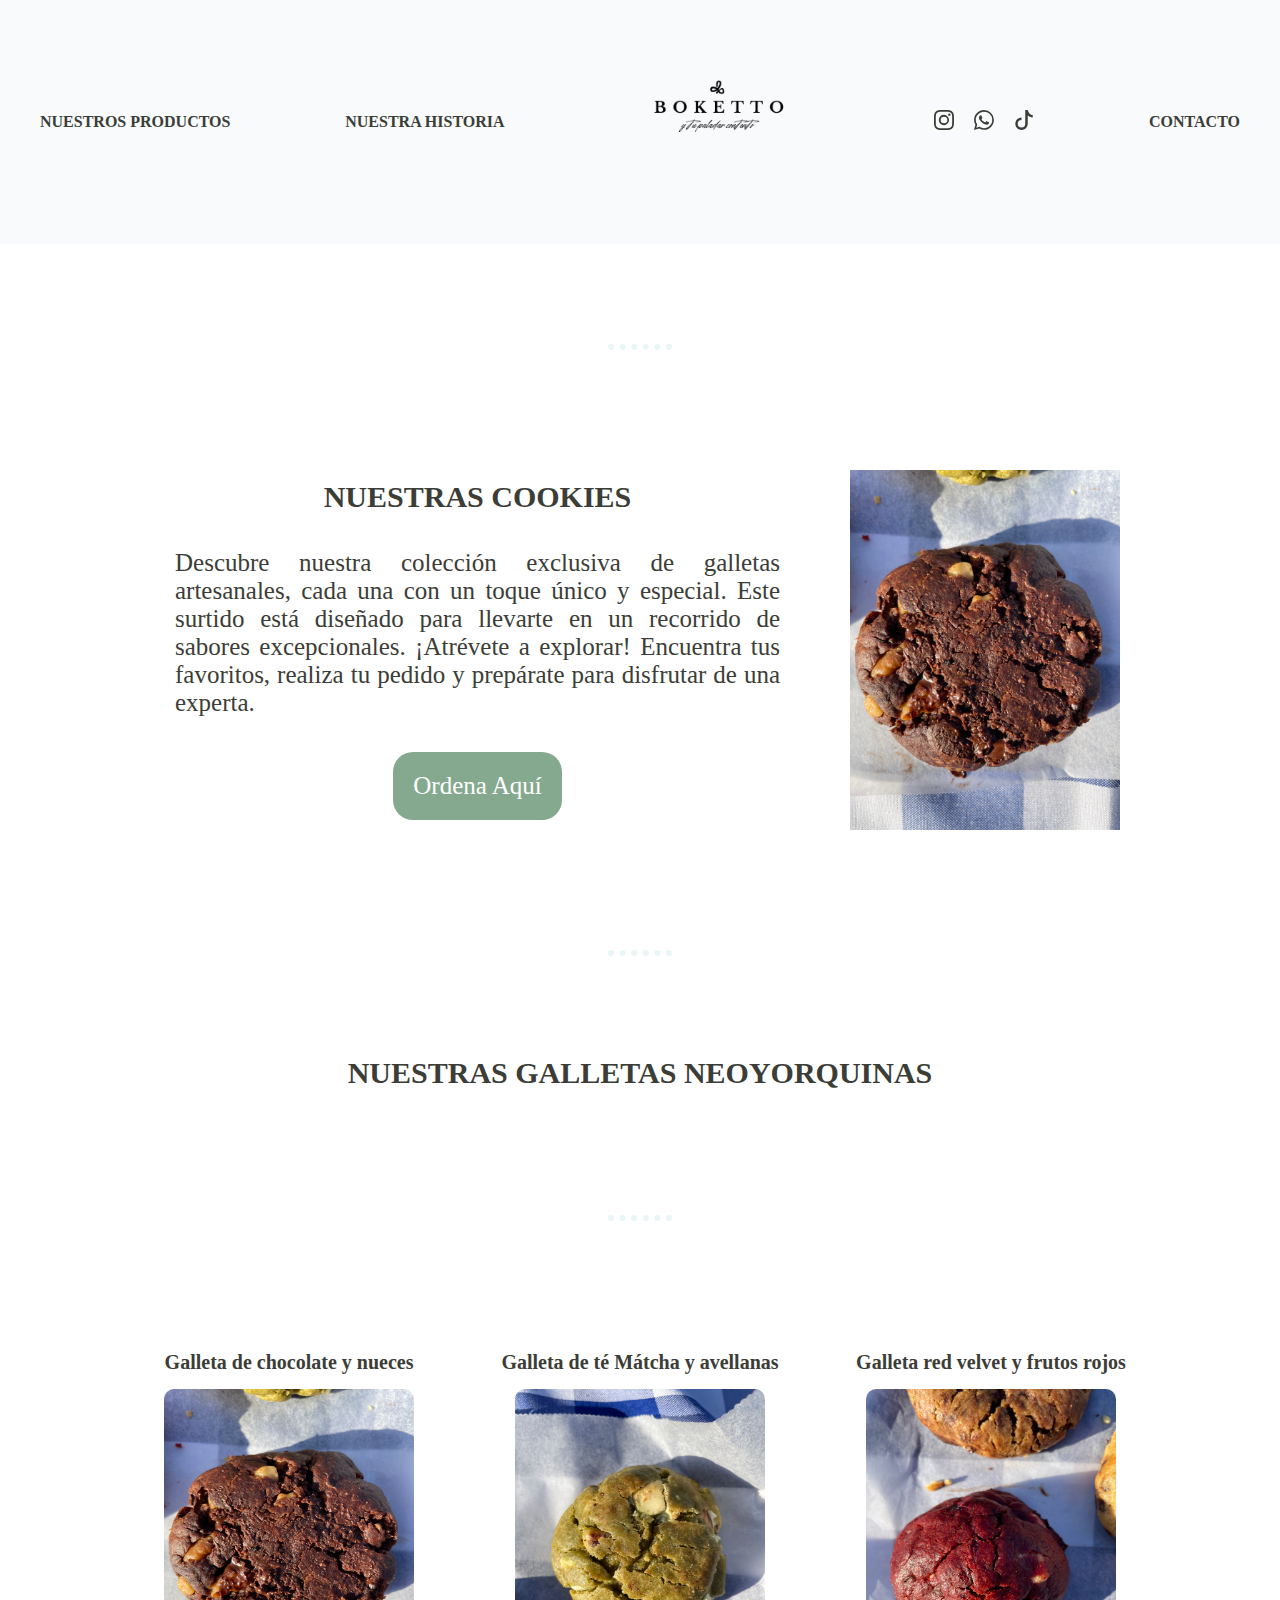
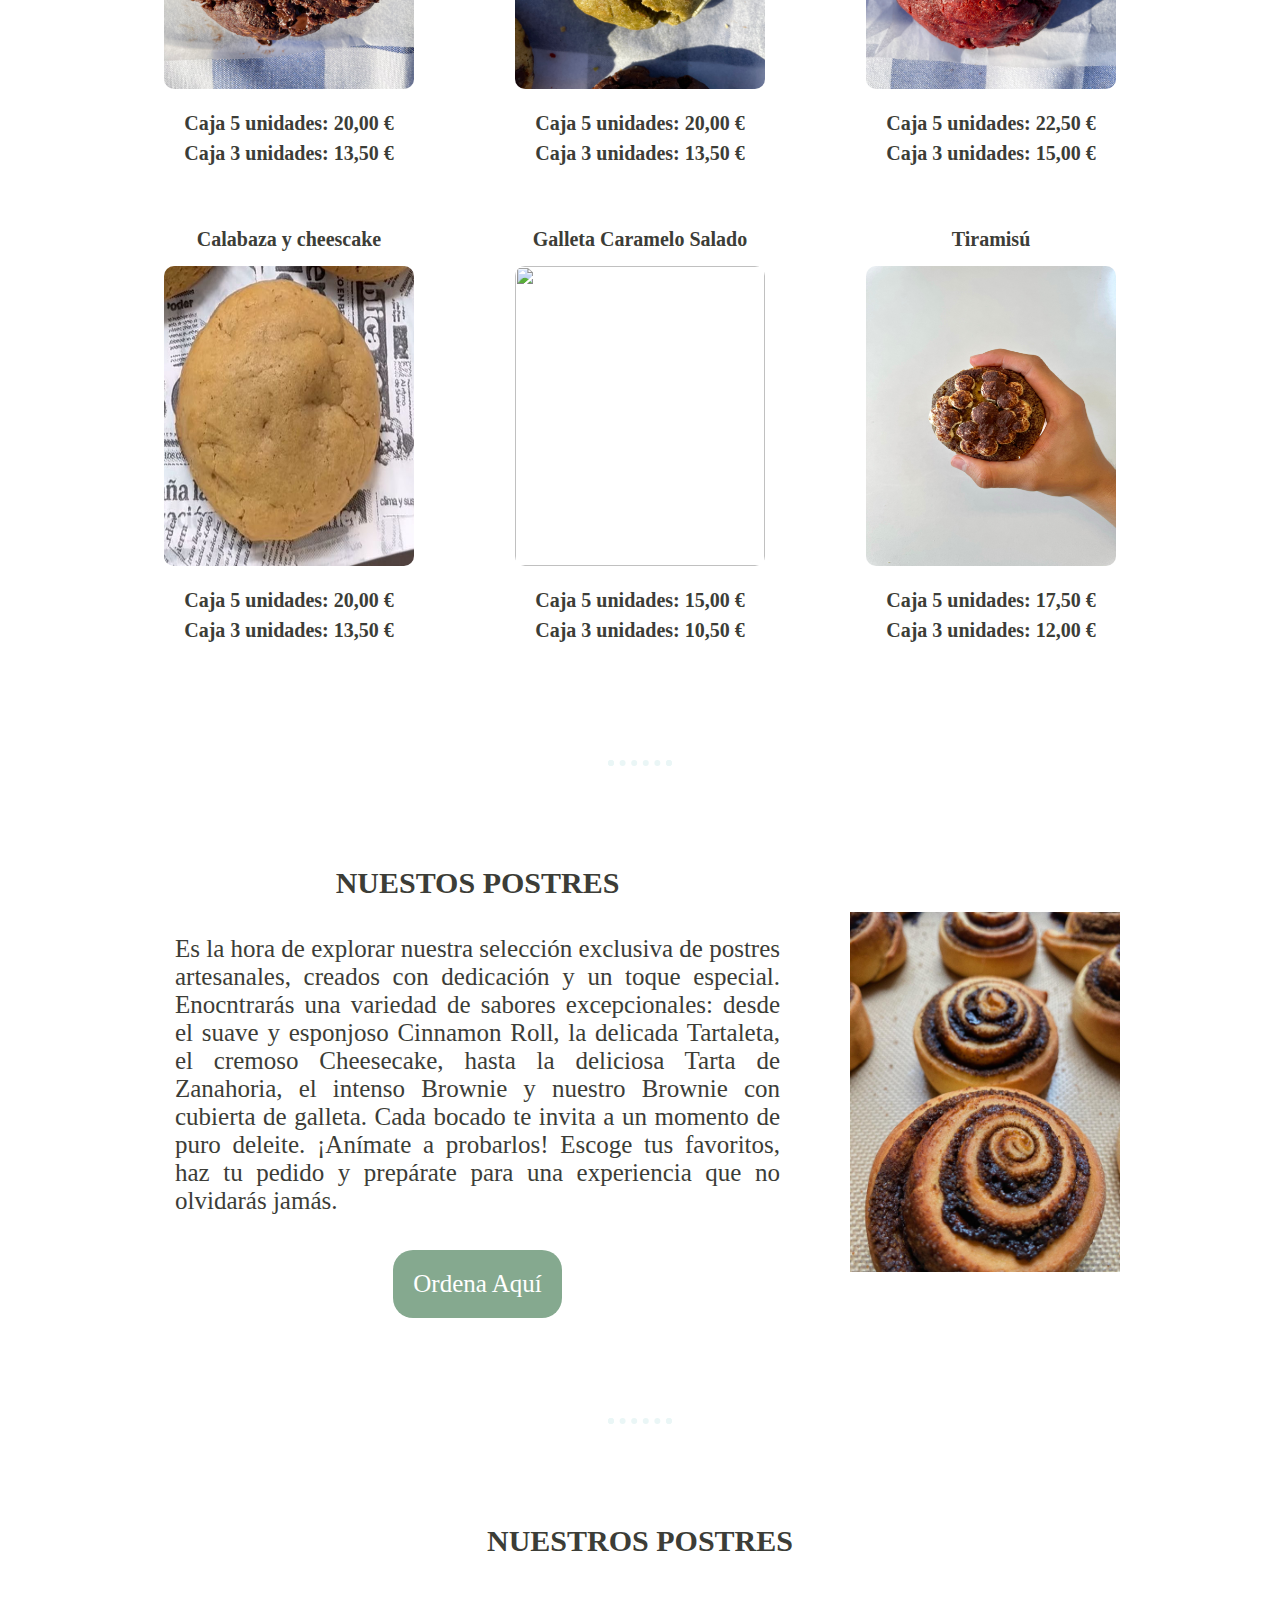
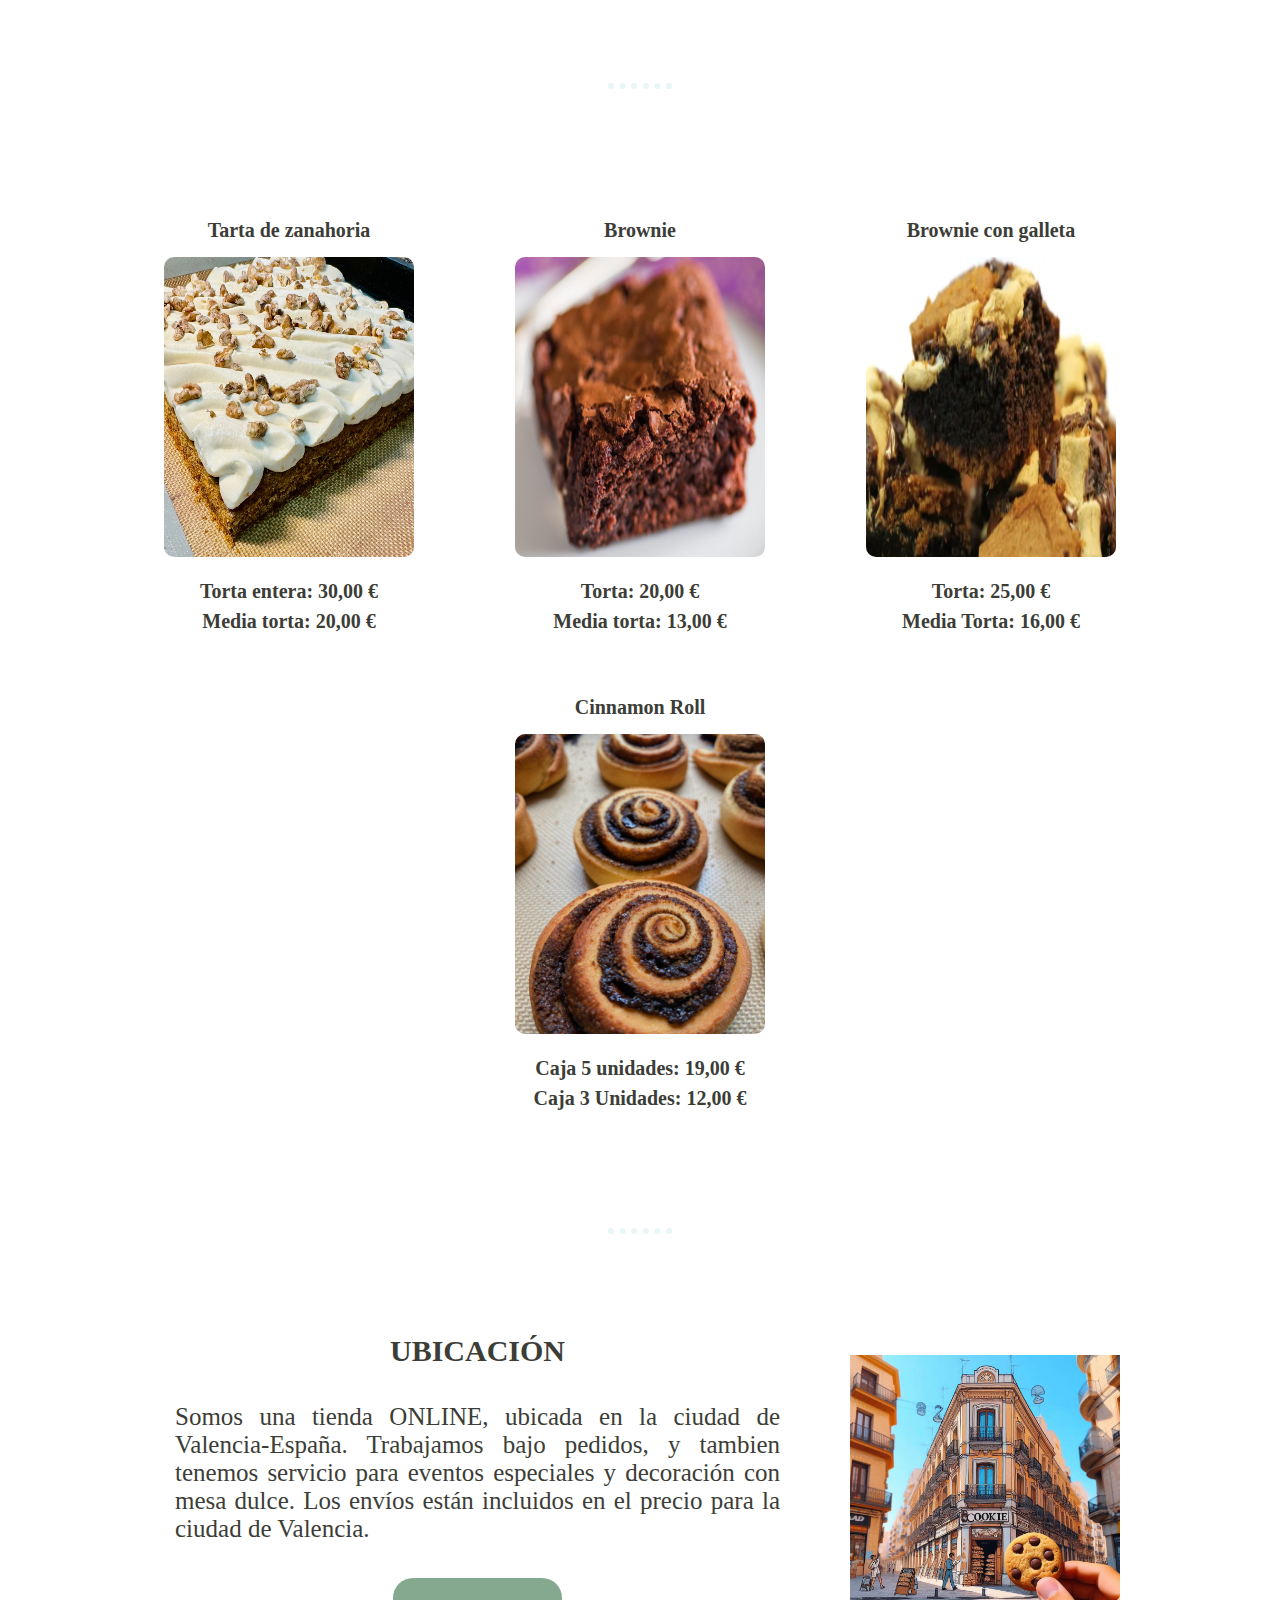
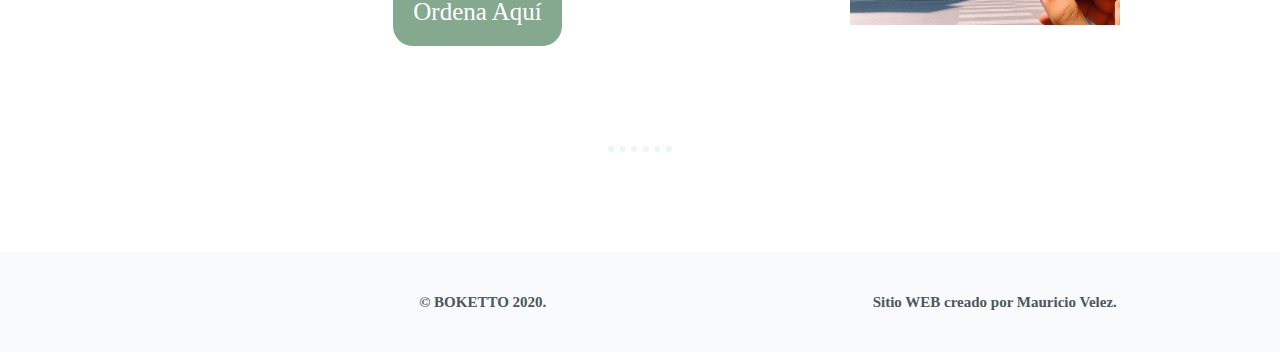
==== index.html @ 1fd858b1 "Add files via upload" ====
<!DOCTYPE html>
<html lang="en">
<head>
    <meta charset="UTF-8">
    <meta name="viewport" content="width=device-width, initial-scale=1.0">
    <link rel="stylesheet" href="./style.css">
    <title>Boketto</title>
</head>
<body>
    <section id="navbar">
        <div class="navbar">
            <div class="products"> <a href="#products">NUESTROS PRODUCTOS</a></div>
            <div class="about-us"> <a href="about-us.html">NUESTRA HISTORIA</a></div>
            <div class="logo-container"><img src="./images/LOGO-BOKETTO.png"></div>
            <div class="social-media">
            <a href="https://www.instagram.com/boketto.vlc21/?igsh=MTBybXRoMWdjdmkxOA%3D%3D"><svg xmlns="http://www.w3.org/2000/svg" width="20" height="20" fill="currentColor" class="bi bi-instagram" viewBox="0 0 16 16">
            <path d="M8 0C5.829 0 5.556.01 4.703.048 3.85.088 3.269.222 2.76.42a3.9 3.9 0 0 0-1.417.923A3.9 3.9 0 0 0 .42 2.76C.222 3.268.087 3.85.048 4.7.01 5.555 0 5.827 0 8.001c0 2.172.01 2.444.048 3.297.04.852.174 1.433.372 1.942.205.526.478.972.923 1.417.444.445.89.719 1.416.923.51.198 1.09.333 1.942.372C5.555 15.99 5.827 16 8 16s2.444-.01 3.298-.048c.851-.04 1.434-.174 1.943-.372a3.9 3.9 0 0 0 1.416-.923c.445-.445.718-.891.923-1.417.197-.509.332-1.09.372-1.942C15.99 10.445 16 10.173 16 8s-.01-2.445-.048-3.299c-.04-.851-.175-1.433-.372-1.941a3.9 3.9 0 0 0-.923-1.417A3.9 3.9 0 0 0 13.24.42c-.51-.198-1.092-.333-1.943-.372C10.443.01 10.172 0 7.998 0zm-.717 1.442h.718c2.136 0 2.389.007 3.232.046.78.035 1.204.166 1.486.275.373.145.64.319.92.599s.453.546.598.92c.11.281.24.705.275 1.485.039.843.047 1.096.047 3.231s-.008 2.389-.047 3.232c-.035.78-.166 1.203-.275 1.485a2.5 2.5 0 0 1-.599.919c-.28.28-.546.453-.92.598-.28.11-.704.24-1.485.276-.843.038-1.096.047-3.232.047s-2.39-.009-3.233-.047c-.78-.036-1.203-.166-1.485-.276a2.5 2.5 0 0 1-.92-.598 2.5 2.5 0 0 1-.6-.92c-.109-.281-.24-.705-.275-1.485-.038-.843-.046-1.096-.046-3.233s.008-2.388.046-3.231c.036-.78.166-1.204.276-1.486.145-.373.319-.64.599-.92s.546-.453.92-.598c.282-.11.705-.24 1.485-.276.738-.034 1.024-.044 2.515-.045zm4.988 1.328a.96.96 0 1 0 0 1.92.96.96 0 0 0 0-1.92m-4.27 1.122a4.109 4.109 0 1 0 0 8.217 4.109 4.109 0 0 0 0-8.217m0 1.441a2.667 2.667 0 1 1 0 5.334 2.667 2.667 0 0 1 0-5.334"/>
            </svg></a>
            <a href="https://api.whatsapp.com/send?phone=34604923742&text=Amo%20las%20galletas%20y%20las%20vuestras%20se%20ven%20de%20todo%20mi%20gusto%2C%20me%20encantar%C3%ADa%20probarlas.%20%0A%0A¿Cómo%20puedo%20hacer%20mi%20pedido%3F"><svg xmlns="http://www.w3.org/2000/svg" width="20" height="20" fill="currentColor" class="bi bi-whatsapp" viewBox="0 0 16 16">
            <path d="M13.601 2.326A7.85 7.85 0 0 0 7.994 0C3.627 0 .068 3.558.064 7.926c0 1.399.366 2.76 1.057 3.965L0 16l4.204-1.102a7.9 7.9 0 0 0 3.79.965h.004c4.368 0 7.926-3.558 7.93-7.93A7.9 7.9 0 0 0 13.6 2.326zM7.994 14.521a6.6 6.6 0 0 1-3.356-.92l-.24-.144-2.494.654.666-2.433-.156-.251a6.56 6.56 0 0 1-1.007-3.505c0-3.626 2.957-6.584 6.591-6.584a6.56 6.56 0 0 1 4.66 1.931 6.56 6.56 0 0 1 1.928 4.66c-.004 3.639-2.961 6.592-6.592 6.592m3.615-4.934c-.197-.099-1.17-.578-1.353-.646-.182-.065-.315-.099-.445.099-.133.197-.513.646-.627.775-.114.133-.232.148-.43.05-.197-.1-.836-.308-1.592-.985-.59-.525-.985-1.175-1.103-1.372-.114-.198-.011-.304.088-.403.087-.088.197-.232.296-.346.1-.114.133-.198.198-.33.065-.134.034-.248-.015-.347-.05-.099-.445-1.076-.612-1.47-.16-.389-.323-.335-.445-.34-.114-.007-.247-.007-.38-.007a.73.73 0 0 0-.529.247c-.182.198-.691.677-.691 1.654s.71 1.916.81 2.049c.098.133 1.394 2.132 3.383 2.992.47.205.84.326 1.129.418.475.152.904.129 1.246.08.38-.058 1.171-.48 1.338-.943.164-.464.164-.86.114-.943-.049-.084-.182-.133-.38-.232"/>
            </svg></a>
            <a href="https://www.tiktok.com/@boketto.valencia?_t=8qx4NJPShtJ&_r=1"><svg xmlns="http://www.w3.org/2000/svg" width="20" height="20" fill="currentColor" class="bi bi-tiktok" viewBox="0 0 16 16">
            <path d="M9 0h1.98c.144.715.54 1.617 1.235 2.512C12.895 3.389 13.797 4 15 4v2c-1.753 0-3.07-.814-4-1.829V11a5 5 0 1 1-5-5v2a3 3 0 1 0 3 3z"/>
            </svg></a>
            </div>
            <div class="contact"><a href="contact.html">CONTACTO</a></div>
        </div>
        
    </section>
    <hr>
    <section id="carrousel">
        <div class="carrousel">
            <div class="description">
                <h1>NUESTRAS COOKIES</h1>
                <p>Descubre nuestra colección exclusiva de galletas artesanales, cada una con un toque único y especial.
                   Este surtido está diseñado para llevarte en un recorrido de sabores excepcionales.
                   ¡Atrévete a explorar! Encuentra tus favoritos, realiza tu pedido y prepárate para disfrutar de una experta.</p>
                <button class="button"><a href="https://api.whatsapp.com/send?phone=34604923742&text=Amo%20las%20galletas%20y%20las%20vuestras%20se%20ven%20de%20todo%20mi%20gusto%2C%20me%20encantar%C3%ADa%20probarlas.%20%0A%0A¿Cómo%20puedo%20hacer%20mi%20pedido%3F">Ordena Aquí</a></button>  
            </div>
            <div class="description-img">
                <img src="images/IMG_6706.jpg">
                <img src="images/IMG_6707.jpg">
                <img src="images/IMG_6710.jpg">
                <img src="images/IMG_6709.jpg">
            </div>
        </div>
        
    </section>
    <hr>
    <section id="products">
        <h1>NUESTRAS GALLETAS NEOYORQUINAS</h1>
        <hr>
        <div class="card-container">
            <div class="card">
                <h2>Galleta de chocolate y nueces</h2>
                <img src="images/IMG_6706.jpg">
                <p>Caja 5 unidades: 20,00 €<br>
                   Caja 3 unidades: 13,50 €
                </p>
            </div>
            <div class="card">
                <h2>Galleta de té Mátcha y avellanas</h2>
                <img src="images/IMG_6707.jpg">
                <p>Caja 5 unidades: 20,00 €<br>
                   Caja 3 unidades: 13,50 €
                </p>
            </div>
            <div class="card">
                <h2>Galleta red velvet y frutos rojos</h2>
                <img src="images/IMG_6710.jpg">
                <p>Caja 5 unidades: 22,50 €<br>
                    Caja 3 unidades: 15,00 €
                 </p>
            </div>
            <div class="card">
                <h2>Calabaza y cheescake</h2>
                <img src="images/calabaza.jpg">
                <p>Caja 5 unidades: 20,00 €<br>
                    Caja 3 unidades: 13,50 €
                 </p>
            </div>
            <div class="card">
                <h2>Galleta Caramelo Salado</h2>
                <img src="images/IMG_6709.jpg">
                <p>Caja 5 unidades: 15,00 €<br>
                    Caja 3 unidades: 10,50 €
                 </p>
            </div>
            <div class="card">
                <h2>Tiramisú</h2>
                <img src="images/tiramisu.jpg">
                <p>Caja 5 unidades: 17,50 €<br>
                    Caja 3 unidades: 12,00 €
                 </p>
            </div>
        </div>
    </section>

    <hr>
    <section id="carrousel-postres">
        <div class="carrousel">
            <div class="description">
                <h1>NUESTOS POSTRES</h1>
                <p>Es la hora de explorar nuestra selección exclusiva de postres artesanales, creados con dedicación y un toque especial.
                    Enocntrarás una variedad de sabores excepcionales: desde el suave y esponjoso Cinnamon Roll, la delicada Tartaleta, el cremoso Cheesecake, hasta la deliciosa Tarta de Zanahoria, el intenso Brownie y nuestro Brownie con cubierta de galleta. 
                    Cada bocado te invita a un momento de puro deleite. ¡Anímate a probarlos! Escoge tus favoritos, haz tu pedido y prepárate para una experiencia que no olvidarás jamás.</p>
                <button class="button"><a href="https://api.whatsapp.com/send?phone=34604923742&text=Amo%20las%20galletas%20y%20las%20vuestras%20se%20ven%20de%20todo%20mi%20gusto%2C%20me%20encantar%C3%ADa%20probarlas.%20%0A%0A¿Cómo%20puedo%20hacer%20mi%20pedido%3F">Ordena Aquí</a></button>  
            </div>
            <div class="description-img">
                <img src="images/cinnamon.JPG">
                <img src="images/brownie.png">
                <img src="images/zanahoria.jpg">
                <img src="images/IMG_6709.jpg">
            </div>
        </div>
        
    </section>
    <hr>
    <section id="products-postres">
        <h1>NUESTROS POSTRES</h1>
        <hr>
        <div class="card-container">
            <div class="card">
                <h2>Tarta de zanahoria</h2>
                <img src="images/zanahoria.jpg">
                <p>Torta entera: 30,00 €<br>
                    Media torta: 20,00 €
                 </p>
            </div>
            <div class="card">
                <h2>Brownie</h2>
                <img src="images/brownie.png">
                <p>Torta: 20,00 €<br>
                   Media torta: 13,00 €
                 </p>
            </div>
            <div class="card">
                <h2>Brownie con galleta</h2>
                <img src="images/brokie.png">
                <p>Torta: 25,00 €<br>
                    Media Torta: 16,00 €
                 </p>
            </div>
            <div class="card">
                <h2>Cinnamon Roll</h2>
                <img src="images/cinnamon.JPG">
                <p>Caja 5 unidades: 19,00 €<br>
                   Caja 3 Unidades: 12,00 €
                 </p>
            </div>

        </div>
    </section>
    <hr>
    <section id="ubicacion">
        <div class="carrousel">
            <div class="description">
                <h1>UBICACIÓN</h1>
                <p>Somos una tienda ONLINE, ubicada en la ciudad de Valencia-España.
                   Trabajamos bajo pedidos, y tambien tenemos servicio para eventos especiales y decoración con mesa dulce.
                   Los envíos están incluidos en el precio para la ciudad de Valencia.</p>
                <button class="button"><a href="https://api.whatsapp.com/send?phone=34604923742&text=Amo%20las%20galletas%20y%20las%20vuestras%20se%20ven%20de%20todo%20mi%20gusto%2C%20me%20encantar%C3%ADa%20probarlas.%20%0A%0A¿Cómo%20puedo%20hacer%20mi%20pedido%3F">Ordena Aquí</a></button>  
            </div>
            <div class="description-img">
                <img src="images/valencia.jpeg">
            </div>
        </div>
    </section>
    <hr>
    <section id="footer">
        <div class="footer">
            <p class="p_footer">© BOKETTO 2020.</p>
            <p>Sitio WEB creado por Mauricio Velez.</p>
        </div>
    </section>
</body>
</html>
---- style.css ----
*{
    font-family: 'Libre Baskerville', serif;
    font-size: 1rem;
    color: #3C3D37;
    margin: 0px;

}

#navbar{
    margin: 0px;
    background-color: #F8FAFC;
}

#footer{
    margin: 0px;
    background-color: #F8FAFC;
    display: flex;
    justify-content: flex-end;
}

.body-about{
    background-image: url("./images/delicious-cookies-row-with-copy-space.jpg");
    background-repeat: no-repeat;
    background-size: cover;
    margin: 0px;
    height: 100vh;
    display:flex;
    align-items: flex-end;

}

.footer{
    width: 80%;
    height: 100px;
    margin-bottom: 0px;
    display:flex;
    align-items: center;
    justify-content: space-around;
    font-weight: bold;
}

.footer p{
   font-size: 15px;
   padding: 20px;
   margin: 20px;
   color: #4C585B;
   
}

.navbar{
    margin-left: 20px;
    margin-right: 20px;
    padding: 20px;
    display:flex;
    gap: 15px;
    align-items: center;
    justify-content: space-between;
    font-weight: bold;
}

#carrousel, #carrousel-postres, #ubicacion{
    display: flex;
    justify-content: center;
    margin: 0px;
    text-align: center;
}

.carrousel, .quienes-somos{
    display: flex;
    gap: 15px;
    justify-content: space-between;
    align-items: center;
    color: #181C14;
    width: 1000px;
}

.carrousel p, .quienes-somos p{
    font-size: 25px;
    text-align: justify;
    padding: 20px;
    margin: 15px;
}

.carrousel h1, #products h1, #products-postres h1, .quienes-somos h1{
    text-align: center;
    font-size: 30px;
}

.quienes-somos p, .quienes-somos h1{
    color: #212121;
}

img{
    width: 200px;
}

a{
    text-decoration: none;
}

button a{
    text-decoration: none;
    color:white;
    font-size: 25px;
}

.button{
    background-color: #85A98F;
    border: none;
    padding: 20px;
    border-radius: 20px;
}
.social-media{
    display:flex;
    gap: 20px;
}

.description, .description-contacto{
    width: 100%;
}

.description-contacto, .description-contacto p{
    text-align: center;
}

.description-img {
    display: flex;
    margin: 20px;
    width: 400px;
    overflow-x: scroll;
  
    /* Vamos a añadir esto 👇 */
    scroll-snap-type: x mandatory;
  }
  
  .description-img img {
    flex: 0 0 20%;
    width: 100%;
    object-fit: cover;
  
    /* Vamos a añadir esto 👇 */
    scroll-snap-align: center;
  }

  hr {
    border: dotted #eaf6f6 6px;
    border-bottom: none;
    width: 4%;
    margin: 100px auto;
}

  #products{
    display: flex;
    gap: 25px;
    flex-direction: column;
    justify-content: center;
    align-items: center;
  }

  #products-postres{
    display: flex;
    gap: 25px;
    flex-direction: column;
    justify-content: center;
    align-items: center;
    margin-bottom: 100px;
  }

  .card-container{
    display: flex;
    width: 80%;
    justify-content: space-evenly;
    gap: 40px;
    flex-wrap: wrap;
  }

.card{
    width: 300px;
    text-align: center;
    background-position: center center;
    background-size: cover;
    border-radius: 8px;
    transition: transform 0.2s;
}

.card:hover {
    box-shadow: 5px 5px 20px rgba(0, 0, 0, 0.4);
    transform: translateY(-0.2%);
}

.card img{
    width: 250px;
    height: 300px;
    border-radius: 10px;
}

.card h2{
    font-size: 20px;
    margin: 5px;
    margin-bottom: 15px;
}

.card p{
    font-size: 20px;
    text-align: center;
    padding: 15px;
    font-weight: 700;
    line-height: 1.5;
}

@media (max-width: 1000px) {
    .carrousel, .quienes-somos{
        display:flex;
        flex-direction: column;
        height: 100vh;
    }


    .description-img{
        max-width: 250px;
    }
    
    
}

@media (max-width: 500px) {
    .carrousel, .quienes-somos{
        display:flex;
        flex-direction: column;
        height: 100vh;
        justify-content: center;
    }

    .carrousel p, .quienes-somos p{
        font-size: 20px;
    }


    .description-img{
        display: none;
    }

    .navbar{
        display: flex;
        flex-direction: column;
        gap: 20px;
    }

    .products, .about-us{
        display:none;
    }

    .footer{
        display: flex;
        flex-direction: column;
        background-color: #F8FAFC;
        align-items: center;
    }

    .footer p{
        font-size: 15px;
        color: #4C585B;
        margin: 0px;
        padding: 0px;
        text-align: left;
        
     }
    
    
}
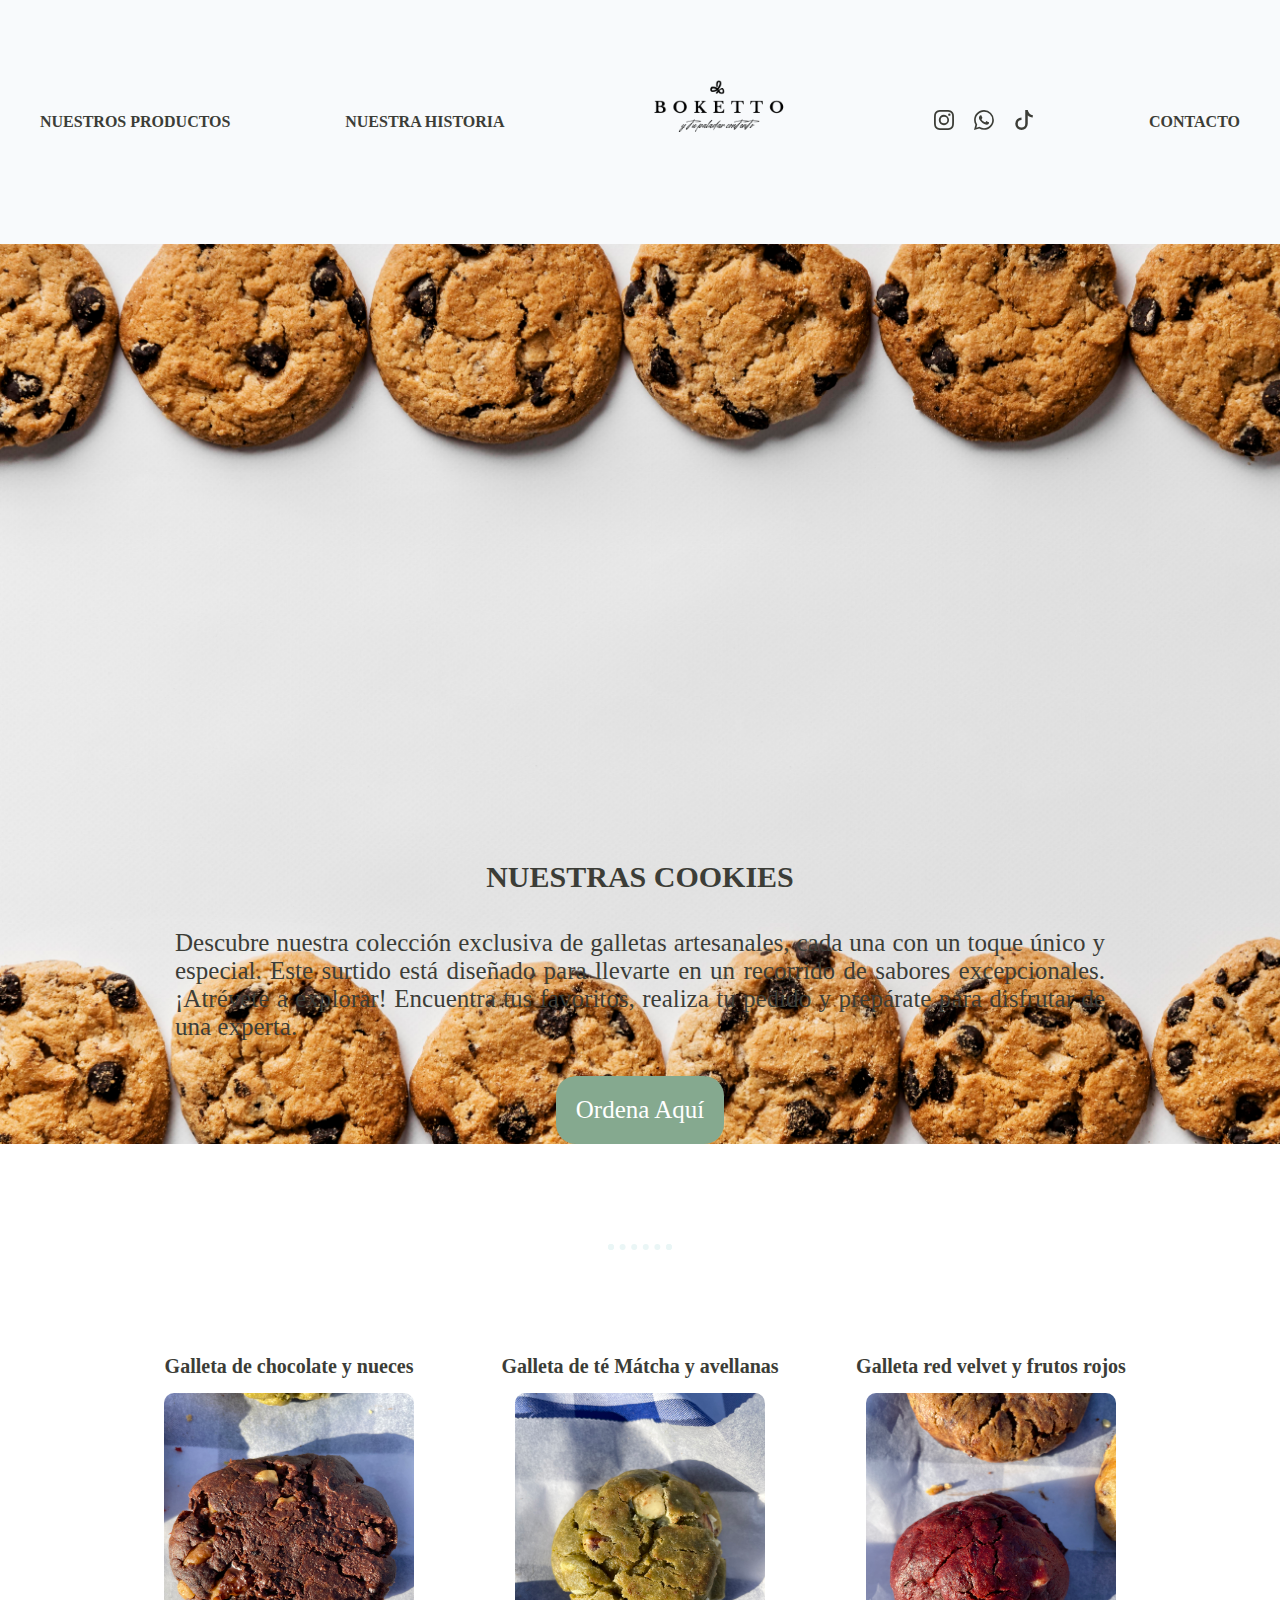
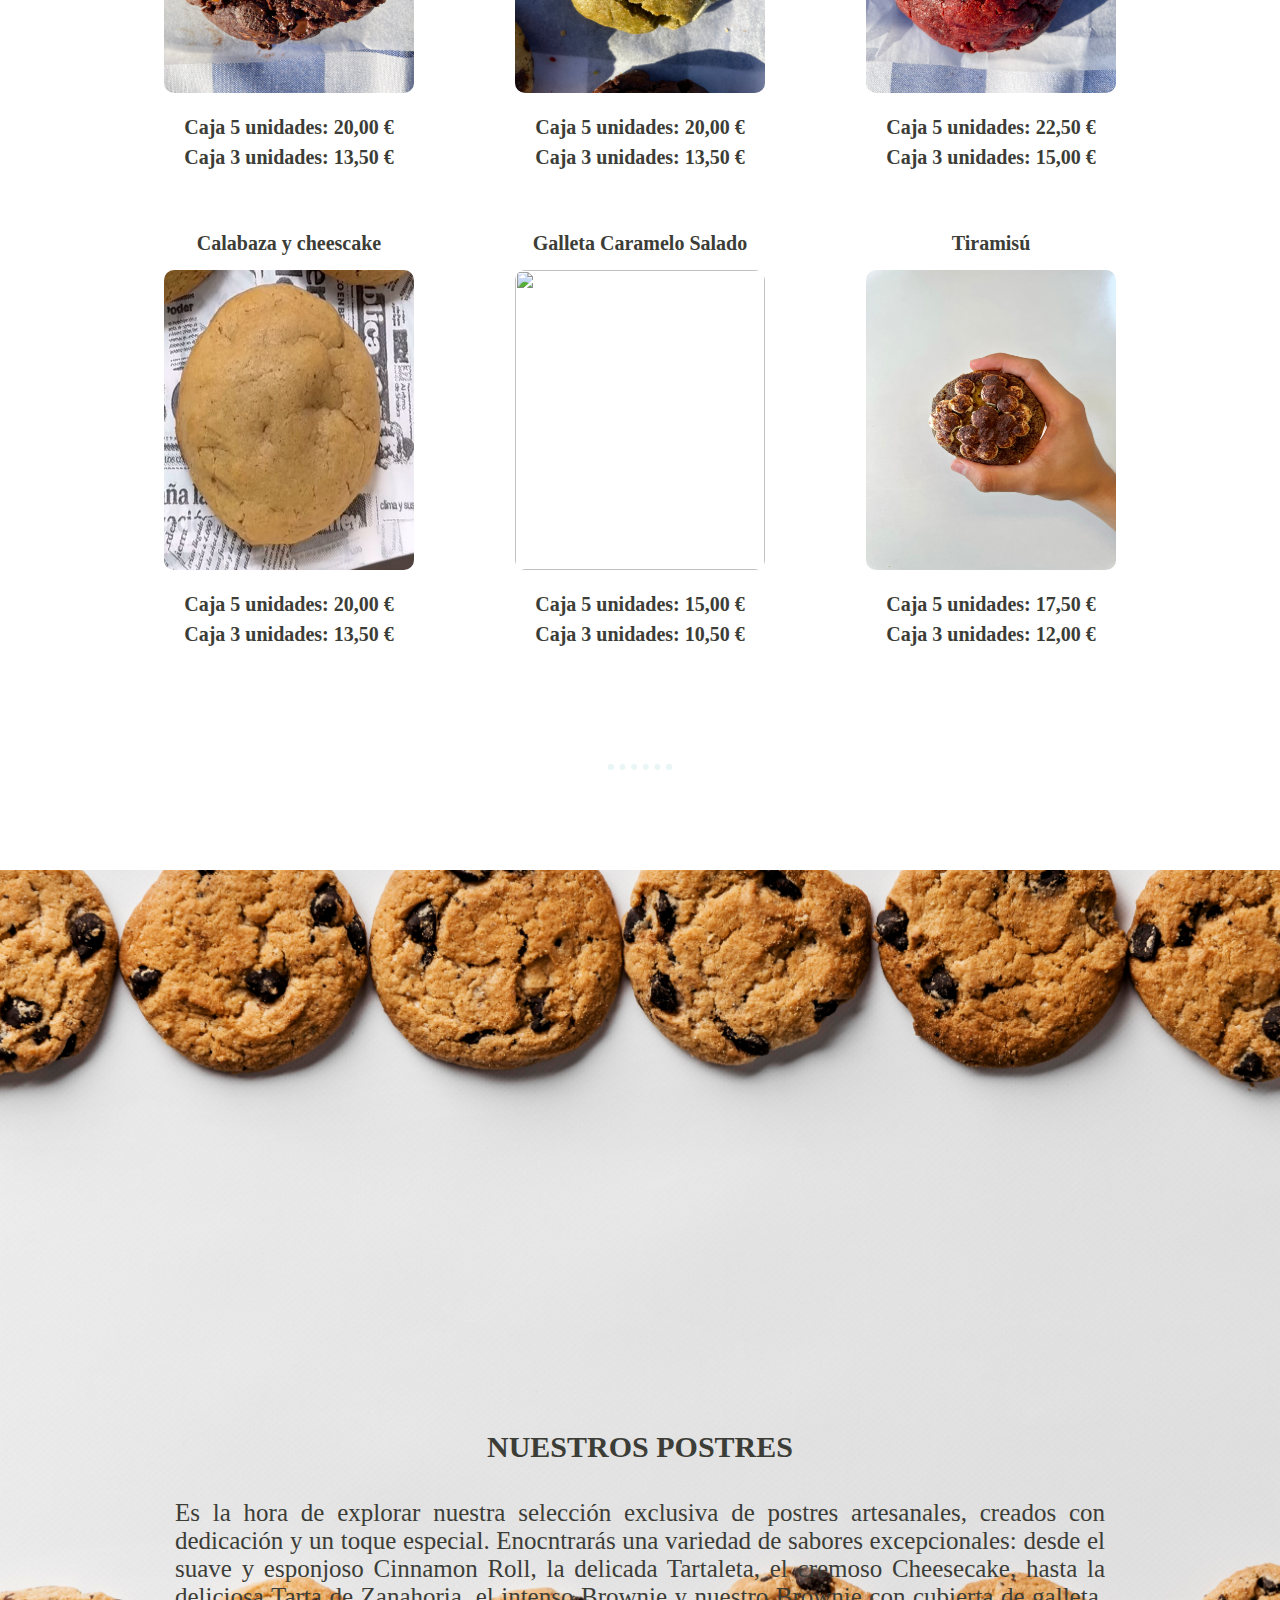
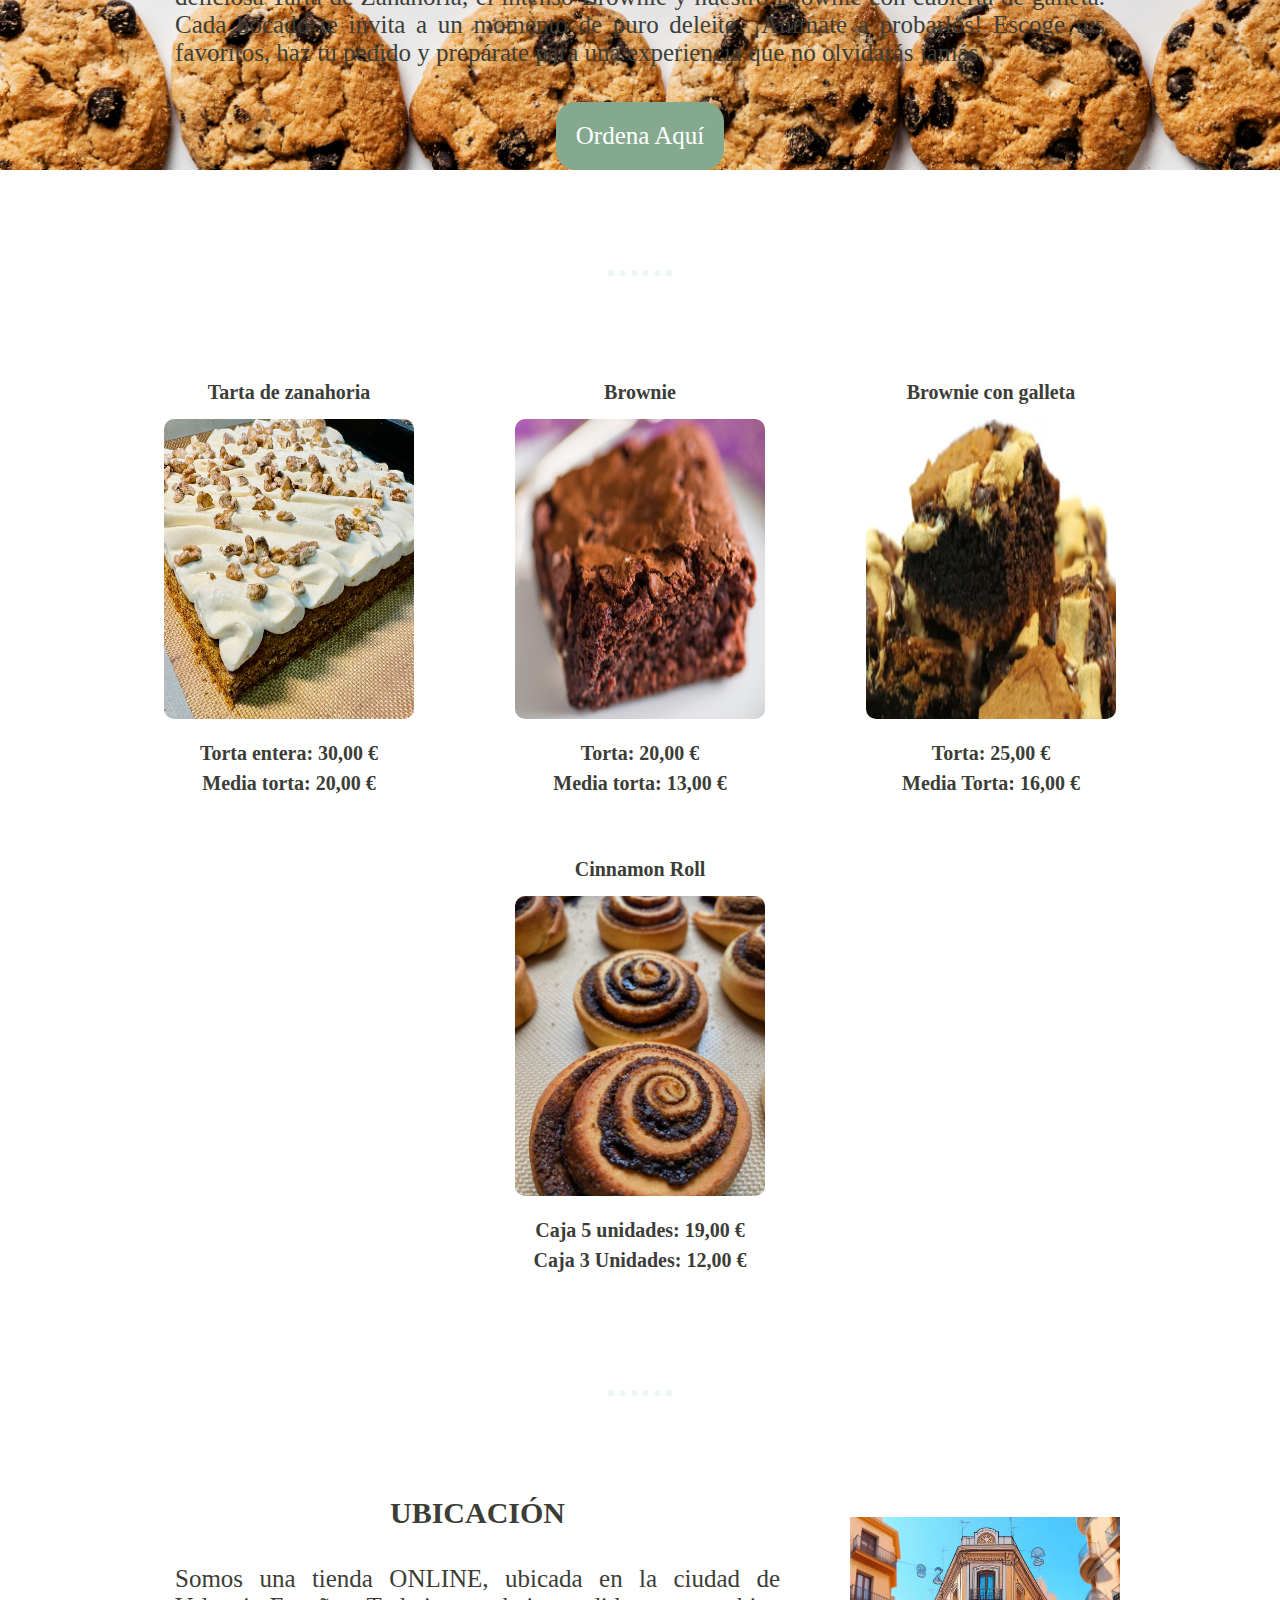
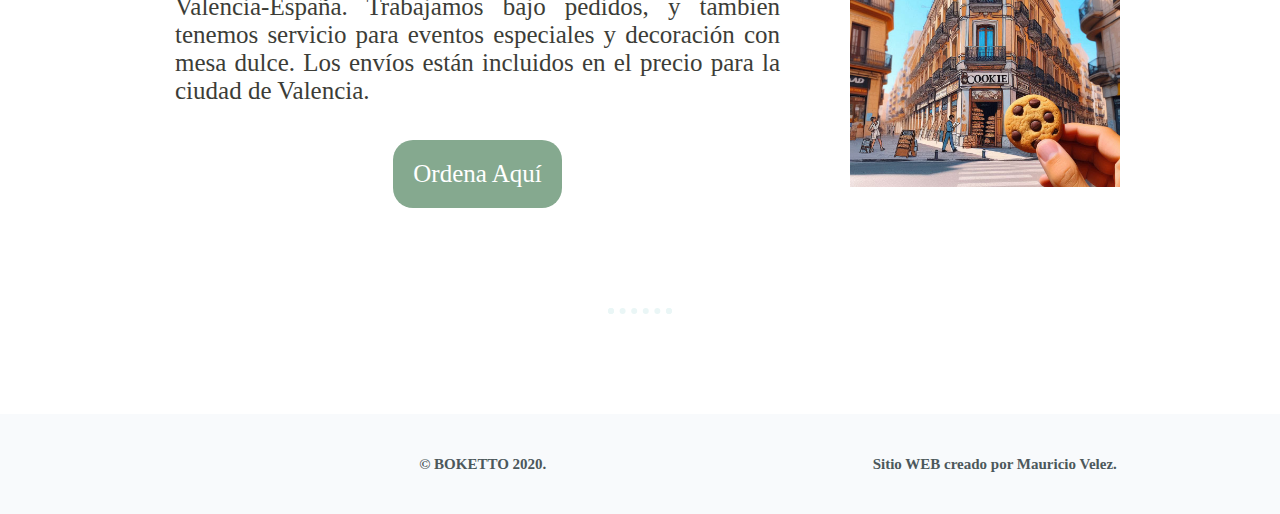
==== commit 5e8d317f: "Update index.html" ====
--- a/index.html
+++ b/index.html
@@ -27,8 +27,7 @@
         </div>
         
     </section>
-    <hr>
-    <section id="carrousel">
+    <section id="carrousel" class="body-about">
         <div class="carrousel">
             <div class="description">
                 <h1>NUESTRAS COOKIES</h1>
@@ -37,19 +36,11 @@
                    ¡Atrévete a explorar! Encuentra tus favoritos, realiza tu pedido y prepárate para disfrutar de una experta.</p>
                 <button class="button"><a href="https://api.whatsapp.com/send?phone=34604923742&text=Amo%20las%20galletas%20y%20las%20vuestras%20se%20ven%20de%20todo%20mi%20gusto%2C%20me%20encantar%C3%ADa%20probarlas.%20%0A%0A¿Cómo%20puedo%20hacer%20mi%20pedido%3F">Ordena Aquí</a></button>  
             </div>
-            <div class="description-img">
-                <img src="images/IMG_6706.jpg">
-                <img src="images/IMG_6707.jpg">
-                <img src="images/IMG_6710.jpg">
-                <img src="images/IMG_6709.jpg">
-            </div>
         </div>
         
     </section>
     <hr>
     <section id="products">
-        <h1>NUESTRAS GALLETAS NEOYORQUINAS</h1>
-        <hr>
         <div class="card-container">
             <div class="card">
                 <h2>Galleta de chocolate y nueces</h2>
@@ -97,28 +88,20 @@
     </section>
 
     <hr>
-    <section id="carrousel-postres">
+    <section id="carrousel-postres" class="body-about">
         <div class="carrousel">
             <div class="description">
-                <h1>NUESTOS POSTRES</h1>
+                <h1>NUESTROS POSTRES</h1>
                 <p>Es la hora de explorar nuestra selección exclusiva de postres artesanales, creados con dedicación y un toque especial.
                     Enocntrarás una variedad de sabores excepcionales: desde el suave y esponjoso Cinnamon Roll, la delicada Tartaleta, el cremoso Cheesecake, hasta la deliciosa Tarta de Zanahoria, el intenso Brownie y nuestro Brownie con cubierta de galleta. 
                     Cada bocado te invita a un momento de puro deleite. ¡Anímate a probarlos! Escoge tus favoritos, haz tu pedido y prepárate para una experiencia que no olvidarás jamás.</p>
                 <button class="button"><a href="https://api.whatsapp.com/send?phone=34604923742&text=Amo%20las%20galletas%20y%20las%20vuestras%20se%20ven%20de%20todo%20mi%20gusto%2C%20me%20encantar%C3%ADa%20probarlas.%20%0A%0A¿Cómo%20puedo%20hacer%20mi%20pedido%3F">Ordena Aquí</a></button>  
-            </div>
-            <div class="description-img">
-                <img src="images/cinnamon.JPG">
-                <img src="images/brownie.png">
-                <img src="images/zanahoria.jpg">
-                <img src="images/IMG_6709.jpg">
             </div>
         </div>
         
     </section>
     <hr>
     <section id="products-postres">
-        <h1>NUESTROS POSTRES</h1>
-        <hr>
         <div class="card-container">
             <div class="card">
                 <h2>Tarta de zanahoria</h2>
@@ -174,4 +157,4 @@
         </div>
     </section>
 </body>
-</html>+</html>
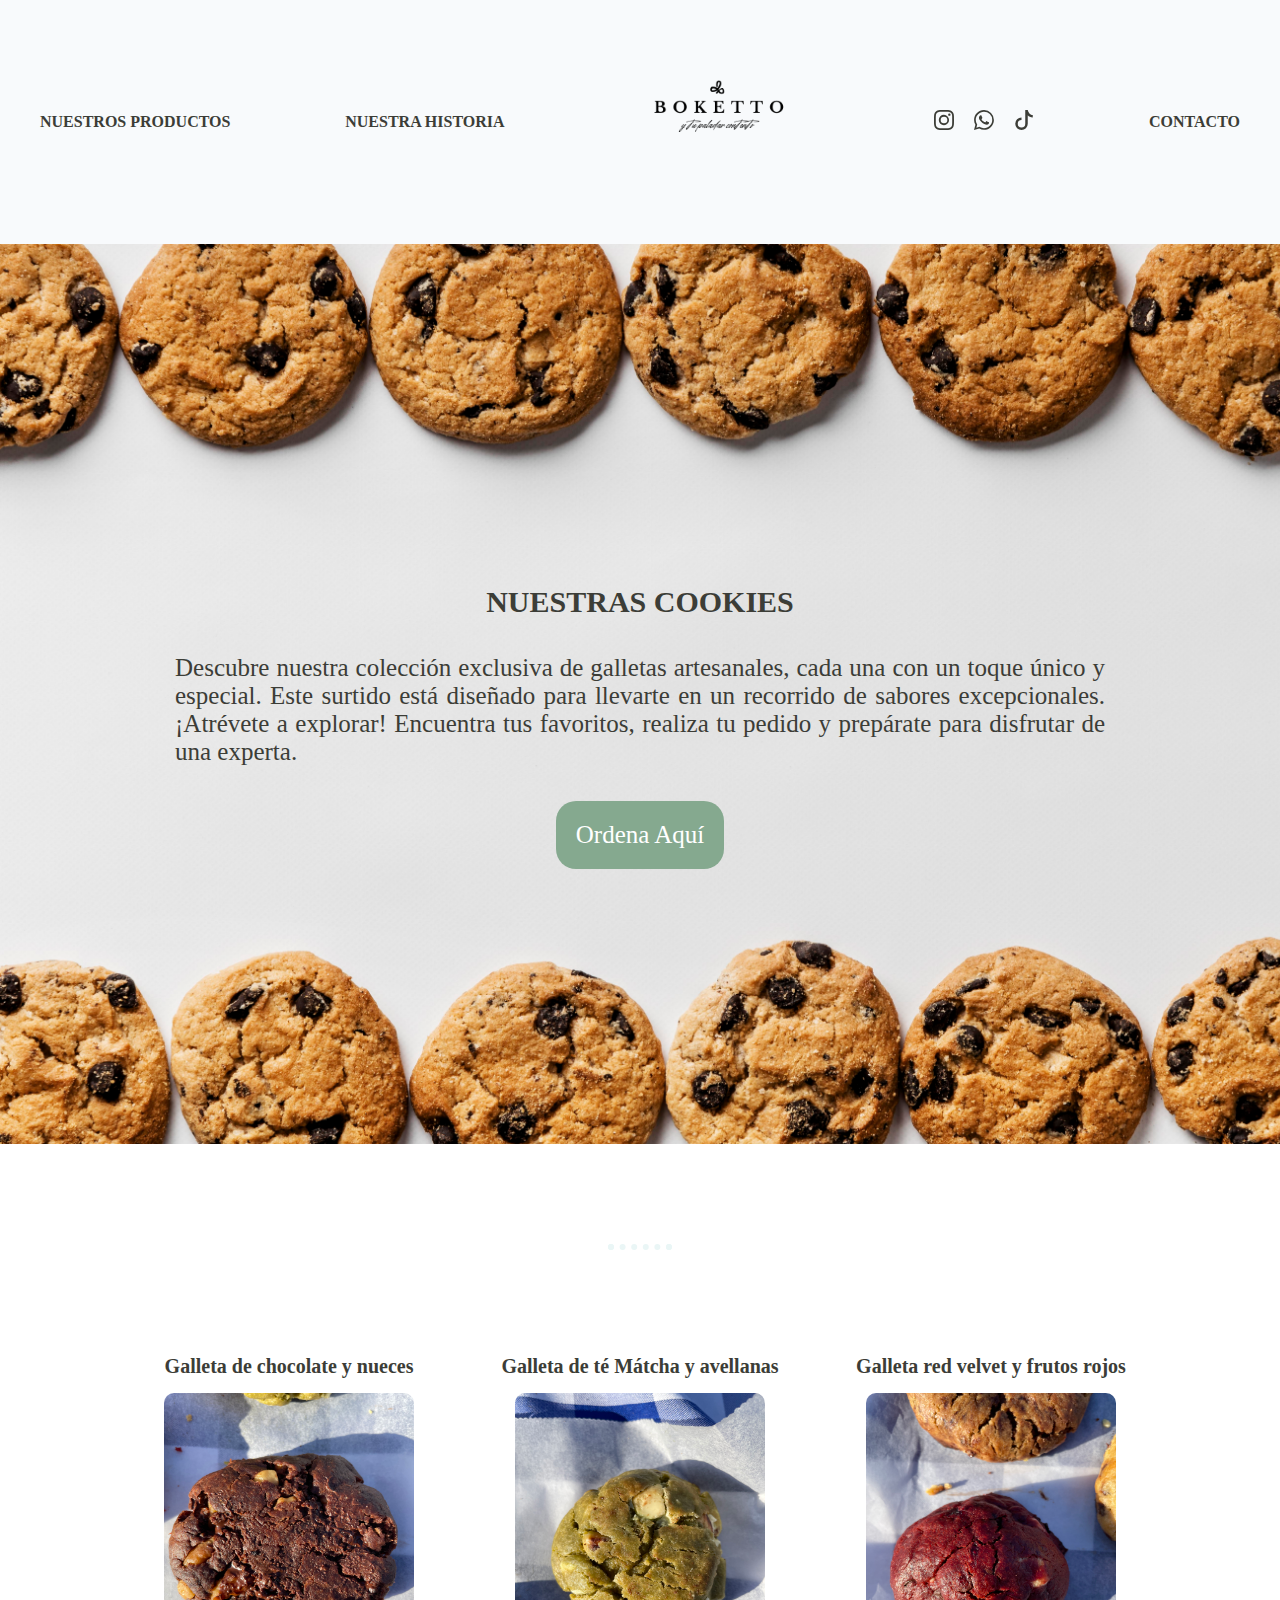
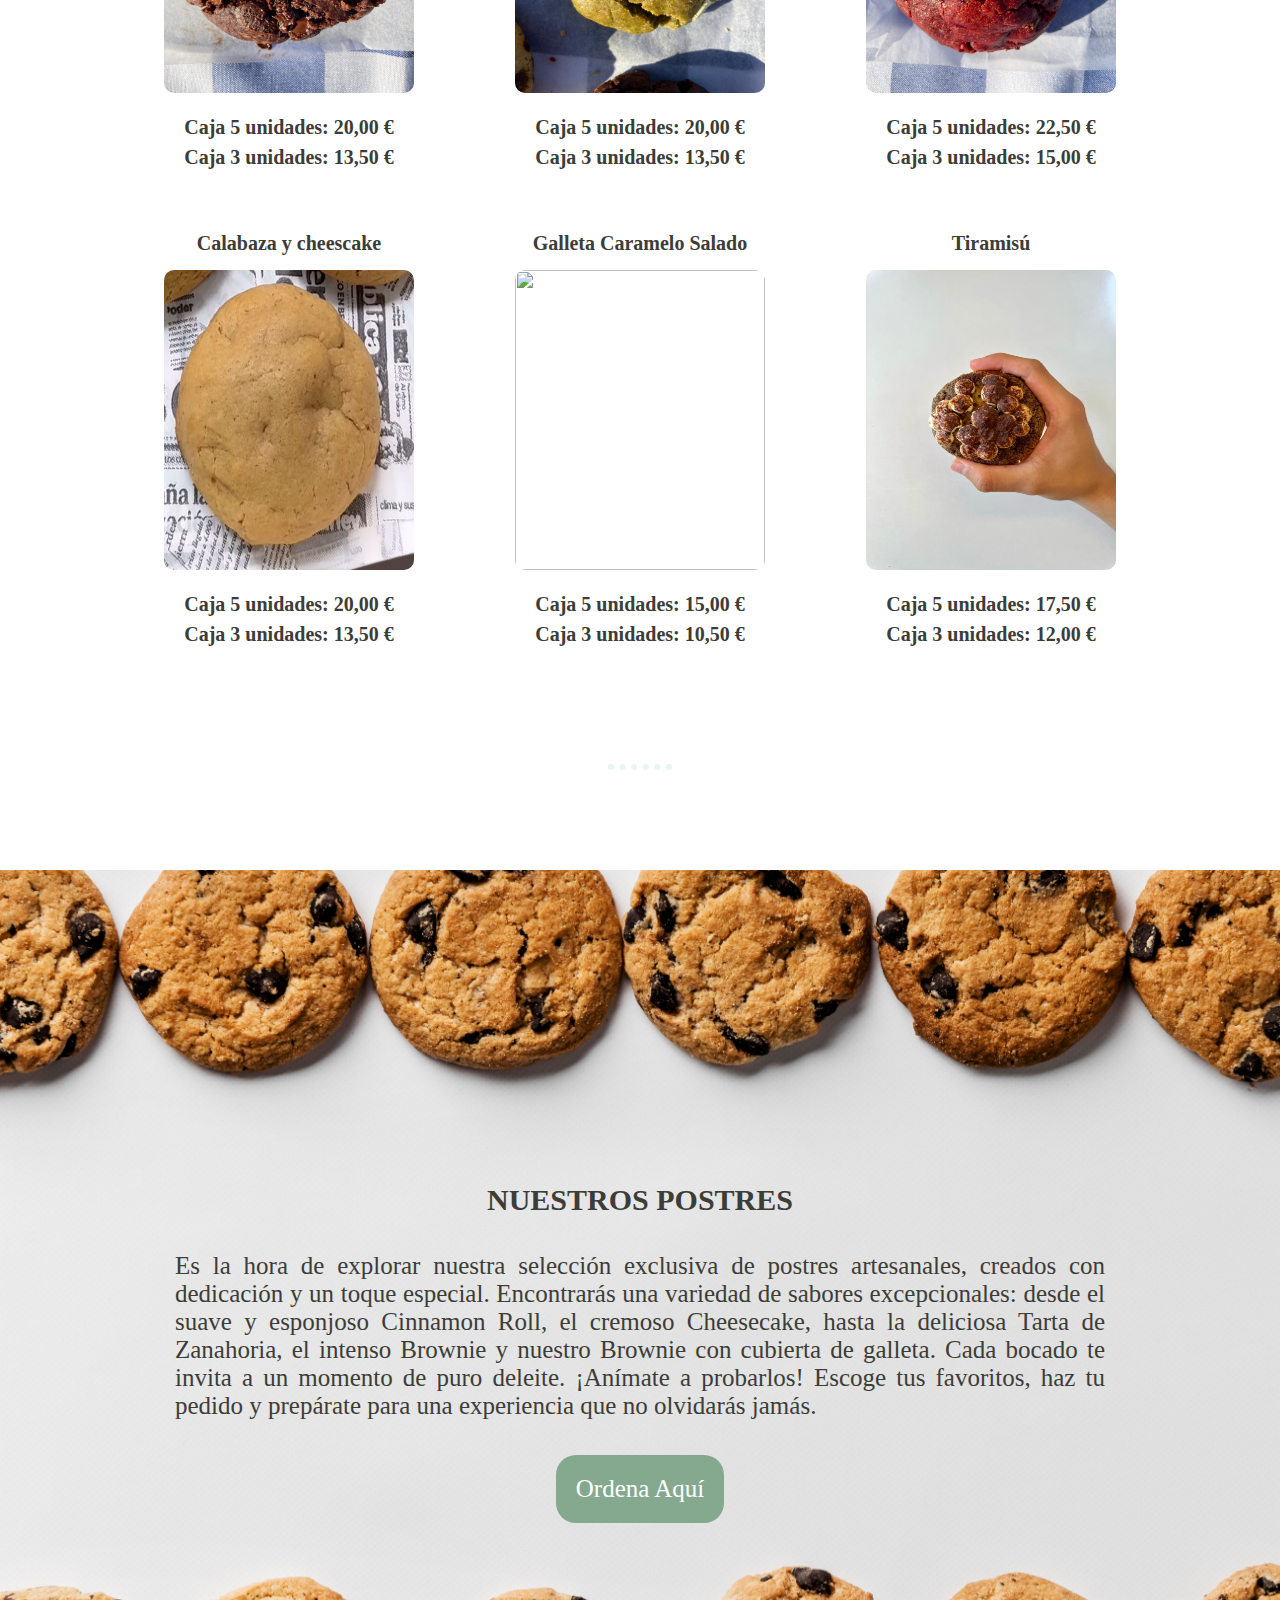
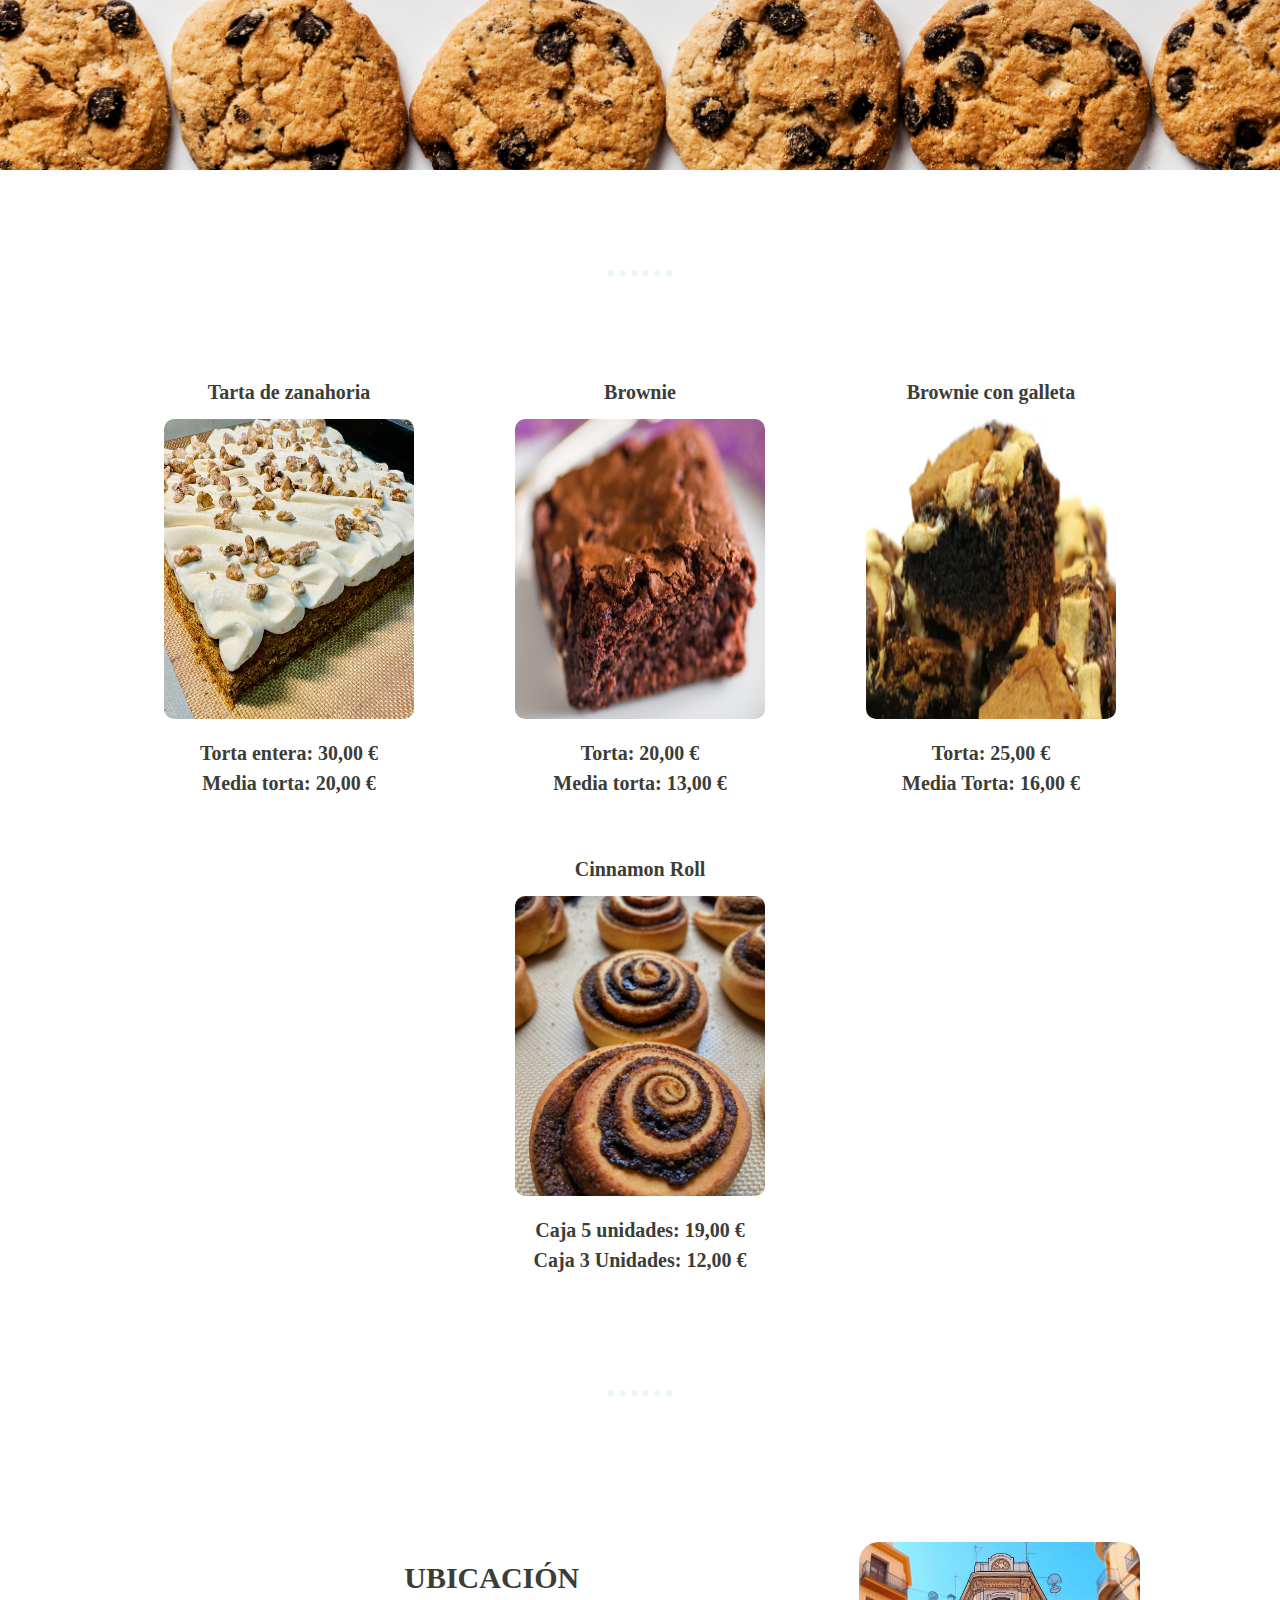
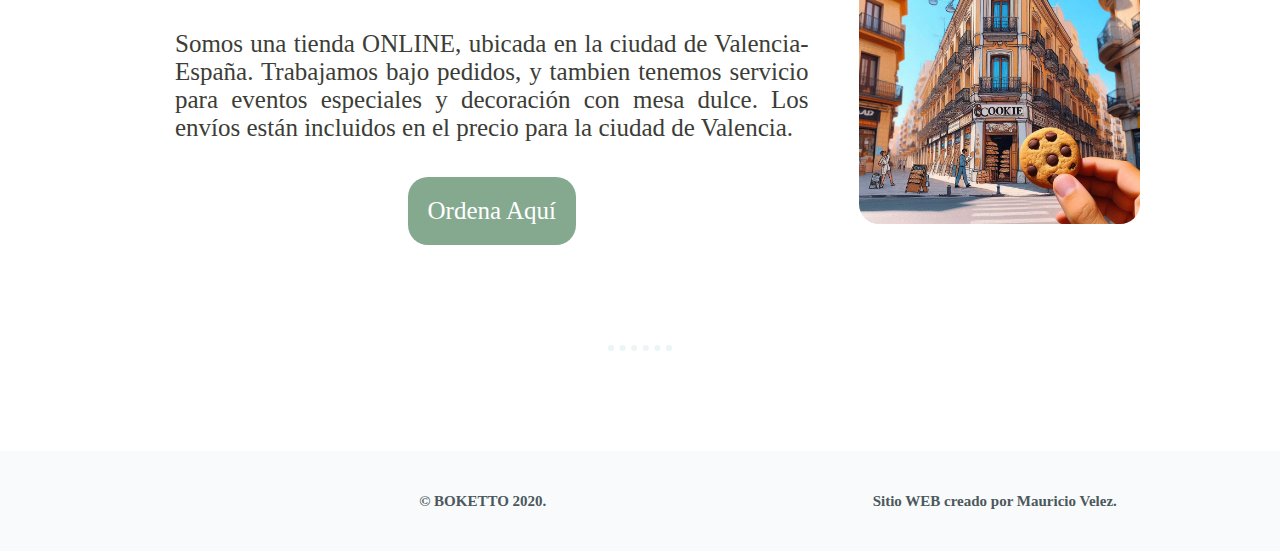
==== commit 7b99e838: "Update index.html" ====
--- a/index.html
+++ b/index.html
@@ -93,7 +93,7 @@
             <div class="description">
                 <h1>NUESTROS POSTRES</h1>
                 <p>Es la hora de explorar nuestra selección exclusiva de postres artesanales, creados con dedicación y un toque especial.
-                    Enocntrarás una variedad de sabores excepcionales: desde el suave y esponjoso Cinnamon Roll, la delicada Tartaleta, el cremoso Cheesecake, hasta la deliciosa Tarta de Zanahoria, el intenso Brownie y nuestro Brownie con cubierta de galleta. 
+                    Encontrarás una variedad de sabores excepcionales: desde el suave y esponjoso Cinnamon Roll, el cremoso Cheesecake, hasta la deliciosa Tarta de Zanahoria, el intenso Brownie y nuestro Brownie con cubierta de galleta. 
                     Cada bocado te invita a un momento de puro deleite. ¡Anímate a probarlos! Escoge tus favoritos, haz tu pedido y prepárate para una experiencia que no olvidarás jamás.</p>
                 <button class="button"><a href="https://api.whatsapp.com/send?phone=34604923742&text=Amo%20las%20galletas%20y%20las%20vuestras%20se%20ven%20de%20todo%20mi%20gusto%2C%20me%20encantar%C3%ADa%20probarlas.%20%0A%0A¿Cómo%20puedo%20hacer%20mi%20pedido%3F">Ordena Aquí</a></button>  
             </div>
--- a/style.css
+++ b/style.css
@@ -25,7 +25,7 @@
     margin: 0px;
     height: 100vh;
     display:flex;
-    align-items: flex-end;
+    align-items: center;
 
 }
 
@@ -66,6 +66,7 @@
 }
 
 .carrousel, .quienes-somos{
+    margin-top:25px;
     display: flex;
     gap: 15px;
     justify-content: space-between;
@@ -109,6 +110,7 @@
     border: none;
     padding: 20px;
     border-radius: 20px;
+    box-shadow: 2px;
 }
 .social-media{
     display:flex;
@@ -117,6 +119,7 @@
 
 .description, .description-contacto{
     width: 100%;
+    margin-top: 40px;
 }
 
 .description-contacto, .description-contacto p{
@@ -125,21 +128,15 @@
 
 .description-img {
     display: flex;
-    margin: 20px;
     width: 400px;
-    overflow-x: scroll;
   
-    /* Vamos a añadir esto 👇 */
-    scroll-snap-type: x mandatory;
   }
   
   .description-img img {
     flex: 0 0 20%;
     width: 100%;
     object-fit: cover;
-  
-    /* Vamos a añadir esto 👇 */
-    scroll-snap-align: center;
+    border-radius: 20px;
   }
 
   hr {
@@ -183,7 +180,7 @@
     transition: transform 0.2s;
 }
 
-.card:hover {
+.card:hover, .button:hover {
     box-shadow: 5px 5px 20px rgba(0, 0, 0, 0.4);
     transform: translateY(-0.2%);
 }
@@ -229,17 +226,13 @@
         flex-direction: column;
         height: 100vh;
         justify-content: center;
+        margin-top: 40px;
     }
 
     .carrousel p, .quienes-somos p{
         font-size: 20px;
     }
 
-
-    .description-img{
-        display: none;
-    }
-
     .navbar{
         display: flex;
         flex-direction: column;
@@ -250,11 +243,17 @@
         display:none;
     }
 
+    #footer{
+        display: flex;
+        justify-content: center;
+    }
+
     .footer{
         display: flex;
         flex-direction: column;
         background-color: #F8FAFC;
         align-items: center;
+        justify-content: center;
     }
 
     .footer p{
@@ -267,4 +266,4 @@
      }
     
     
-}+}
